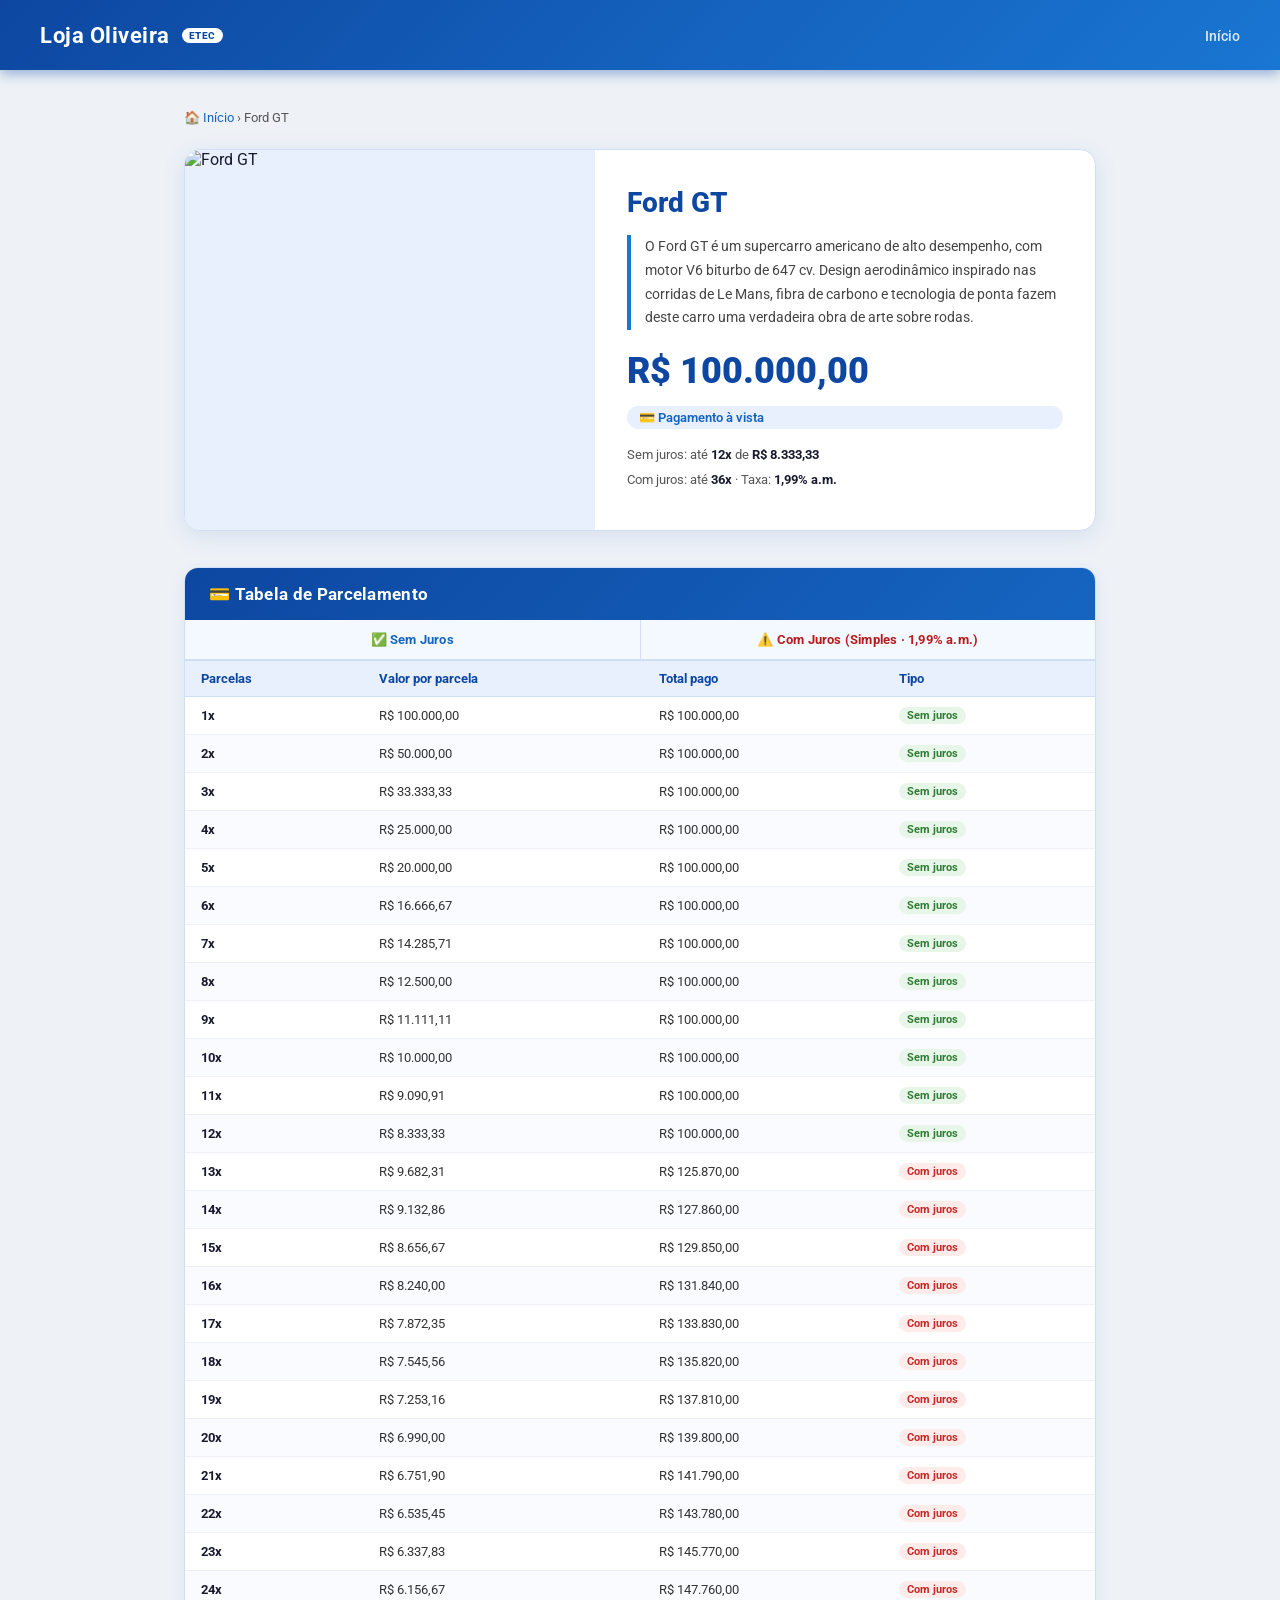
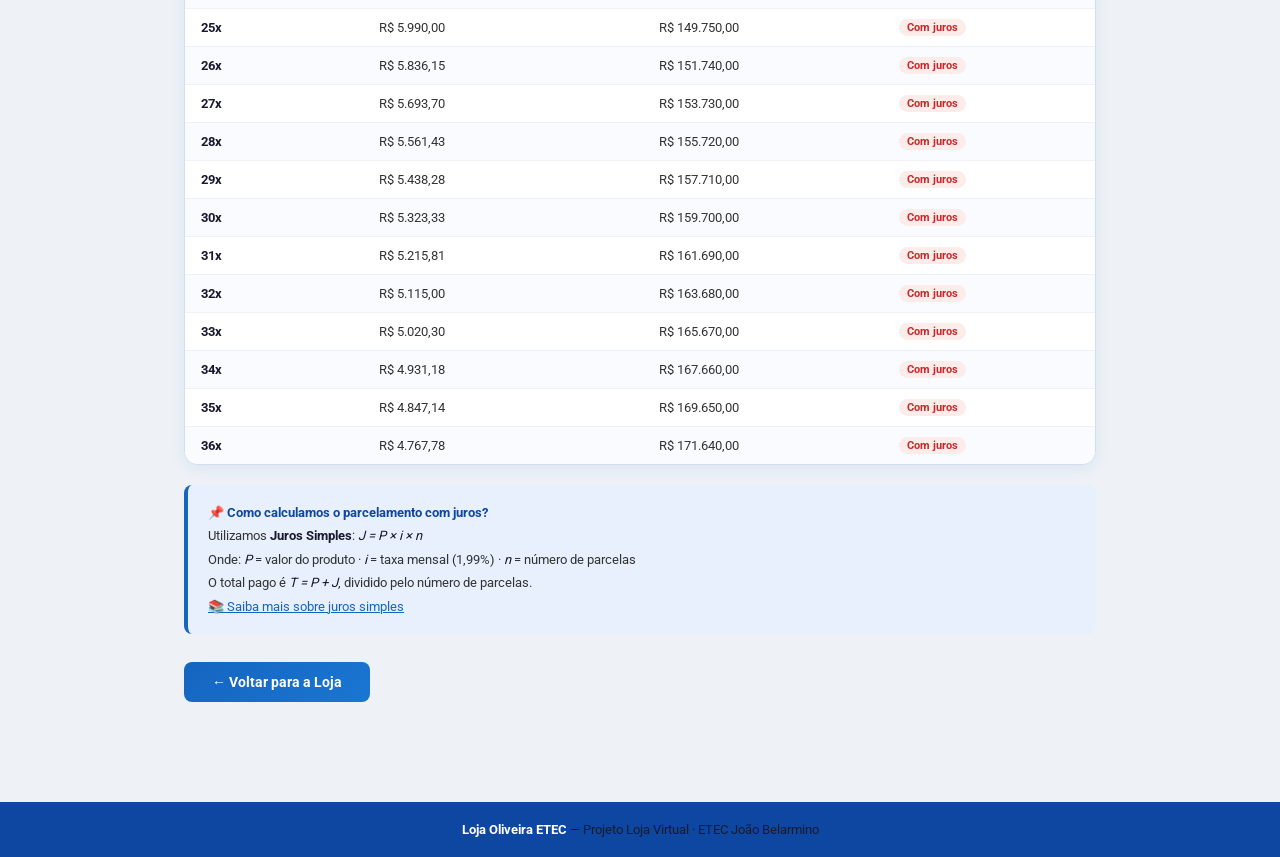
==== produto-0.html @ c8e5e1e2 "Publica versão estática do site para GitHub Pages" ====
<!DOCTYPE html>
<html lang="pt-br">
<head>
    <meta charset="UTF-8">
    <meta http-equiv="X-UA-Compatible" content="IE=edge">
    <meta name="viewport" content="width=device-width, initial-scale=1.0">
    <link rel="stylesheet" href="css/style.css">
    <title>Detalhe do Produto - AutoLoja ETEC</title>
</head>
<body>

    <!-- HEADER -->
    <header>
        <a class="logo" href="index.html">
            <span>Loja Oliveira</span>
            <span class="badge">ETEC</span>
        </a>
        <nav>
            <a href="index.html">Início</a>

        </nav>
    </header>

    
    <div class="detalhe-wrapper">


        <p class="breadcrumb">
            <a href="index.html">🏠 Início</a> › Ford GT        </p>


        <div class="detalhe-card">
            <div class="detalhe-img">
                <img src="https://racingonline.com.br/wp-content/uploads/2020/02/LiquidCarbonFordGT_01-1.jpg" alt="Ford GT">
            </div>
            <div class="detalhe-info">
                <h1>Ford GT</h1>

                <p class="descricao">O Ford GT é um supercarro americano de alto desempenho, com motor V6 biturbo de 647 cv. Design aerodinâmico inspirado nas corridas de Le Mans, fibra de carbono e tecnologia de ponta fazem deste carro uma verdadeira obra de arte sobre rodas.</p>

                <p class="preco-grande">R$ 100.000,00</p>
                <span class="avista">💳 Pagamento à vista</span>

                <p style="font-size:13px; color:#555; margin-top:8px;">
                    Sem juros: até <strong>12x</strong> de
                    <strong>R$ 8.333,33</strong>
                </p>
                <p style="font-size:13px; color:#555;">
                    Com juros: até <strong>36x</strong> ·
                    Taxa: <strong>1,99% a.m.</strong>
                </p>
            </div>
        </div>

        <!-- TABELA DE PARCELAMENTO (Juros Simples) -->
        <div class="parc-section" style="margin-top: 36px;">
            <h2>💳 Tabela de Parcelamento</h2>

            <div class="parc-tabs">
                <div class="parc-tab sj">✅ Sem Juros</div>
                <div class="parc-tab cj">⚠️ Com Juros (Simples · 1,99% a.m.)</div>
            </div>

            <table class="parc-table">
                <thead>
                    <tr>
                        <th>Parcelas</th>
                        <th>Valor por parcela</th>
                        <th>Total pago</th>
                        <th>Tipo</th>
                    </tr>
                </thead>
                <tbody>
                                        <tr>
                        <td><strong>1x</strong></td>
                        <td>R$ 100.000,00</td>
                        <td>R$ 100.000,00</td>
                        <td><span class="tag-sj">Sem juros</span></td>
                    </tr>
                                        <tr>
                        <td><strong>2x</strong></td>
                        <td>R$ 50.000,00</td>
                        <td>R$ 100.000,00</td>
                        <td><span class="tag-sj">Sem juros</span></td>
                    </tr>
                                        <tr>
                        <td><strong>3x</strong></td>
                        <td>R$ 33.333,33</td>
                        <td>R$ 100.000,00</td>
                        <td><span class="tag-sj">Sem juros</span></td>
                    </tr>
                                        <tr>
                        <td><strong>4x</strong></td>
                        <td>R$ 25.000,00</td>
                        <td>R$ 100.000,00</td>
                        <td><span class="tag-sj">Sem juros</span></td>
                    </tr>
                                        <tr>
                        <td><strong>5x</strong></td>
                        <td>R$ 20.000,00</td>
                        <td>R$ 100.000,00</td>
                        <td><span class="tag-sj">Sem juros</span></td>
                    </tr>
                                        <tr>
                        <td><strong>6x</strong></td>
                        <td>R$ 16.666,67</td>
                        <td>R$ 100.000,00</td>
                        <td><span class="tag-sj">Sem juros</span></td>
                    </tr>
                                        <tr>
                        <td><strong>7x</strong></td>
                        <td>R$ 14.285,71</td>
                        <td>R$ 100.000,00</td>
                        <td><span class="tag-sj">Sem juros</span></td>
                    </tr>
                                        <tr>
                        <td><strong>8x</strong></td>
                        <td>R$ 12.500,00</td>
                        <td>R$ 100.000,00</td>
                        <td><span class="tag-sj">Sem juros</span></td>
                    </tr>
                                        <tr>
                        <td><strong>9x</strong></td>
                        <td>R$ 11.111,11</td>
                        <td>R$ 100.000,00</td>
                        <td><span class="tag-sj">Sem juros</span></td>
                    </tr>
                                        <tr>
                        <td><strong>10x</strong></td>
                        <td>R$ 10.000,00</td>
                        <td>R$ 100.000,00</td>
                        <td><span class="tag-sj">Sem juros</span></td>
                    </tr>
                                        <tr>
                        <td><strong>11x</strong></td>
                        <td>R$ 9.090,91</td>
                        <td>R$ 100.000,00</td>
                        <td><span class="tag-sj">Sem juros</span></td>
                    </tr>
                                        <tr>
                        <td><strong>12x</strong></td>
                        <td>R$ 8.333,33</td>
                        <td>R$ 100.000,00</td>
                        <td><span class="tag-sj">Sem juros</span></td>
                    </tr>
                    
                                        <tr>
                        <td><strong>13x</strong></td>
                        <td>R$ 9.682,31</td>
                        <td>R$ 125.870,00</td>
                        <td><span class="tag-cj">Com juros</span></td>
                    </tr>
                                        <tr>
                        <td><strong>14x</strong></td>
                        <td>R$ 9.132,86</td>
                        <td>R$ 127.860,00</td>
                        <td><span class="tag-cj">Com juros</span></td>
                    </tr>
                                        <tr>
                        <td><strong>15x</strong></td>
                        <td>R$ 8.656,67</td>
                        <td>R$ 129.850,00</td>
                        <td><span class="tag-cj">Com juros</span></td>
                    </tr>
                                        <tr>
                        <td><strong>16x</strong></td>
                        <td>R$ 8.240,00</td>
                        <td>R$ 131.840,00</td>
                        <td><span class="tag-cj">Com juros</span></td>
                    </tr>
                                        <tr>
                        <td><strong>17x</strong></td>
                        <td>R$ 7.872,35</td>
                        <td>R$ 133.830,00</td>
                        <td><span class="tag-cj">Com juros</span></td>
                    </tr>
                                        <tr>
                        <td><strong>18x</strong></td>
                        <td>R$ 7.545,56</td>
                        <td>R$ 135.820,00</td>
                        <td><span class="tag-cj">Com juros</span></td>
                    </tr>
                                        <tr>
                        <td><strong>19x</strong></td>
                        <td>R$ 7.253,16</td>
                        <td>R$ 137.810,00</td>
                        <td><span class="tag-cj">Com juros</span></td>
                    </tr>
                                        <tr>
                        <td><strong>20x</strong></td>
                        <td>R$ 6.990,00</td>
                        <td>R$ 139.800,00</td>
                        <td><span class="tag-cj">Com juros</span></td>
                    </tr>
                                        <tr>
                        <td><strong>21x</strong></td>
                        <td>R$ 6.751,90</td>
                        <td>R$ 141.790,00</td>
                        <td><span class="tag-cj">Com juros</span></td>
                    </tr>
                                        <tr>
                        <td><strong>22x</strong></td>
                        <td>R$ 6.535,45</td>
                        <td>R$ 143.780,00</td>
                        <td><span class="tag-cj">Com juros</span></td>
                    </tr>
                                        <tr>
                        <td><strong>23x</strong></td>
                        <td>R$ 6.337,83</td>
                        <td>R$ 145.770,00</td>
                        <td><span class="tag-cj">Com juros</span></td>
                    </tr>
                                        <tr>
                        <td><strong>24x</strong></td>
                        <td>R$ 6.156,67</td>
                        <td>R$ 147.760,00</td>
                        <td><span class="tag-cj">Com juros</span></td>
                    </tr>
                                        <tr>
                        <td><strong>25x</strong></td>
                        <td>R$ 5.990,00</td>
                        <td>R$ 149.750,00</td>
                        <td><span class="tag-cj">Com juros</span></td>
                    </tr>
                                        <tr>
                        <td><strong>26x</strong></td>
                        <td>R$ 5.836,15</td>
                        <td>R$ 151.740,00</td>
                        <td><span class="tag-cj">Com juros</span></td>
                    </tr>
                                        <tr>
                        <td><strong>27x</strong></td>
                        <td>R$ 5.693,70</td>
                        <td>R$ 153.730,00</td>
                        <td><span class="tag-cj">Com juros</span></td>
                    </tr>
                                        <tr>
                        <td><strong>28x</strong></td>
                        <td>R$ 5.561,43</td>
                        <td>R$ 155.720,00</td>
                        <td><span class="tag-cj">Com juros</span></td>
                    </tr>
                                        <tr>
                        <td><strong>29x</strong></td>
                        <td>R$ 5.438,28</td>
                        <td>R$ 157.710,00</td>
                        <td><span class="tag-cj">Com juros</span></td>
                    </tr>
                                        <tr>
                        <td><strong>30x</strong></td>
                        <td>R$ 5.323,33</td>
                        <td>R$ 159.700,00</td>
                        <td><span class="tag-cj">Com juros</span></td>
                    </tr>
                                        <tr>
                        <td><strong>31x</strong></td>
                        <td>R$ 5.215,81</td>
                        <td>R$ 161.690,00</td>
                        <td><span class="tag-cj">Com juros</span></td>
                    </tr>
                                        <tr>
                        <td><strong>32x</strong></td>
                        <td>R$ 5.115,00</td>
                        <td>R$ 163.680,00</td>
                        <td><span class="tag-cj">Com juros</span></td>
                    </tr>
                                        <tr>
                        <td><strong>33x</strong></td>
                        <td>R$ 5.020,30</td>
                        <td>R$ 165.670,00</td>
                        <td><span class="tag-cj">Com juros</span></td>
                    </tr>
                                        <tr>
                        <td><strong>34x</strong></td>
                        <td>R$ 4.931,18</td>
                        <td>R$ 167.660,00</td>
                        <td><span class="tag-cj">Com juros</span></td>
                    </tr>
                                        <tr>
                        <td><strong>35x</strong></td>
                        <td>R$ 4.847,14</td>
                        <td>R$ 169.650,00</td>
                        <td><span class="tag-cj">Com juros</span></td>
                    </tr>
                                        <tr>
                        <td><strong>36x</strong></td>
                        <td>R$ 4.767,78</td>
                        <td>R$ 171.640,00</td>
                        <td><span class="tag-cj">Com juros</span></td>
                    </tr>
                                    </tbody>
            </table>
        </div>

        <!-- Nota sobre Juros Simples -->
        <div style="margin-top:20px; padding:16px 20px; background:#e8f0fe; border-left:4px solid #1565c0; border-radius:8px; font-size:13px; color:#333; line-height:1.8;">
            <strong style="color:#0d47a1;">📌 Como calculamos o parcelamento com juros?</strong><br>
            Utilizamos <strong>Juros Simples</strong>: <em>J = P × i × n</em><br>
            Onde: <em>P</em> = valor do produto · <em>i</em> = taxa mensal (1,99%) · <em>n</em> = número de parcelas<br>
            O total pago é <em>T = P + J</em>, dividido pelo número de parcelas.
            <br><a href="https://brasilescola.uol.com.br/matematica/juros-simples.htm" target="_blank" style="color:#1565c0;">📚 Saiba mais sobre juros simples</a>
        </div>

        <a href="index.html" class="btn-voltar">← Voltar para a Loja</a>

    </div>

    <!-- FOOTER -->
    <footer>
        <p><strong>Loja Oliveira ETEC</strong> — Projeto Loja Virtual · ETEC João Belarmino</p>
    </footer>

</body>
</html>
---- css/style.css ----
/* =============================================
   LOJA VIRTUAL - ETEC João Belarmino
   Tema: Azul e Branco
   ============================================= */

* {
    margin: 0;
    padding: 0;
    box-sizing: border-box;
    font-family: "Roboto", sans-serif;
    color: #1a1a2e;
}

@font-face {
    font-family: "Roboto";
    src: url(../fontes/Roboto-VariableFont_wdth,wght.ttf);
}

body {
    background-color: #eef2f7;
    min-height: 100vh;
}

/* ── HEADER / NAVBAR ── */
header {
    background: linear-gradient(135deg, #0d47a1 0%, #1565c0 60%, #1976d2 100%);
    padding: 0 40px;
    display: flex;
    align-items: center;
    justify-content: space-between;
    height: 70px;
    box-shadow: 0 4px 12px rgba(13, 71, 161, 0.4);
    position: sticky;
    top: 0;
    z-index: 100;
}

header .logo {
    display: flex;
    align-items: center;
    gap: 12px;
    text-decoration: none;
}

header .logo span {
    font-size: 22px;
    font-weight: 700;
    color: #ffffff;
    letter-spacing: 0.5px;
}

header .logo .badge {
    background: #fff;
    color: #0d47a1;
    font-size: 10px;
    font-weight: 800;
    padding: 2px 7px;
    border-radius: 20px;
    letter-spacing: 0.5px;
}

header nav a {
    color: rgba(255,255,255,0.85);
    text-decoration: none;
    margin-left: 28px;
    font-size: 14px;
    font-weight: 500;
    transition: color 0.2s;
}

header nav a:hover {
    color: #fff;
}

/* ── BANNER ── */
.banner {
    background: linear-gradient(120deg, #0d47a1 0%, #1565c0 40%, #0077b6 100%);
    color: white;
    padding: 60px 40px;
    text-align: center;
    position: relative;
    overflow: hidden;
}

.banner::before {
    content: "";
    position: absolute;
    top: -60px;
    right: -60px;
    width: 300px;
    height: 300px;
    background: rgba(255,255,255,0.06);
    border-radius: 50%;
}

.banner::after {
    content: "";
    position: absolute;
    bottom: -80px;
    left: -40px;
    width: 250px;
    height: 250px;
    background: rgba(255,255,255,0.05);
    border-radius: 50%;
}

.banner h1 {
    font-size: 42px;
    font-weight: 800;
    color: #fff;
    margin-bottom: 12px;
    text-shadow: 0 2px 10px rgba(0,0,0,0.2);
    position: relative;
    z-index: 1;
}

.banner p {
    font-size: 17px;
    color: rgba(255,255,255,0.88);
    max-width: 600px;
    margin: 0 auto 24px;
    line-height: 1.6;
    position: relative;
    z-index: 1;
}

.banner .banner-badge {
    display: inline-block;
    background: rgba(255,255,255,0.18);
    border: 1px solid rgba(255,255,255,0.35);
    color: #fff;
    font-size: 13px;
    font-weight: 600;
    padding: 8px 20px;
    border-radius: 30px;
    letter-spacing: 0.5px;
    position: relative;
    z-index: 1;
}
.banner .banner-badge:hover {
    background: rgba(255,255,255,0.25);
    border-color: rgba(255,255,255,0.5);
}

/* ── SEÇÃO DE PRODUTOS ── */
.section-title {
    text-align: center;
    padding: 40px 20px 16px;
    font-size: 26px;
    font-weight: 700;
    color: #0d47a1;
    letter-spacing: 0.3px;
}

.section-title span {
    display: block;
    width: 50px;
    height: 4px;
    background: #1976d2;
    border-radius: 4px;
    margin: 8px auto 0;
}

.container {
    display: flex;
    flex-wrap: wrap;
    justify-content: center;
    gap: 28px;
    padding: 20px 40px 60px;
    max-width: 1300px;
    margin: 0 auto;
}

/* ── CARD ── */
.card {
    background-color: #ffffff;
    width: 280px;
    border-radius: 14px;
    overflow: hidden;
    display: flex;
    flex-direction: column;
    text-align: center;
    border: 1px solid #d0dff5;
    box-shadow: 0 4px 18px rgba(13, 71, 161, 0.1);
    transition: transform 0.3s ease, box-shadow 0.3s ease;
    text-decoration: none;
}

.card:hover {
    transform: translateY(-6px);
    box-shadow: 0 12px 30px rgba(13, 71, 161, 0.22);
}

.card .card-img-wrap {
    width: 100%;
    height: 190px;
    overflow: hidden;
    background: #e8f0fe;
}

.card .card-img-wrap img {
    width: 100%;
    height: 100%;
    object-fit: cover;
    transition: transform 0.5s ease;
}

.card:hover .card-img-wrap img {
    transform: scale(1.07);
}

.card .card-body {
    padding: 14px 16px;
    display: flex;
    flex-direction: column;
    flex: 1;
}

.card .nome {
    font-size: 16px;
    font-weight: 700;
    color: #0d47a1;
    margin-bottom: 4px;
}

.card .nota {
    font-size: 13px;
    color: #555;
    margin-bottom: 8px;
}

.card .preco {
    font-size: 26px;
    font-weight: 800;
    color: #0d47a1;
    margin: 4px 0;
}

.card .preco_parc {
    font-size: 12px;
    color: #555;
    margin-bottom: 12px;
    line-height: 1.5;
    flex: 1;
}

.card button {
    background: linear-gradient(135deg, #1565c0, #1976d2);
    color: #fff;
    font-size: 14px;
    font-weight: 700;
    padding: 10px;
    border: none;
    border-radius: 8px;
    cursor: pointer;
    letter-spacing: 0.3px;
    transition: background 0.3s, transform 0.15s;
    width: 100%;
}

.card button:hover {
    background: linear-gradient(135deg, #0d47a1, #1565c0);
    transform: scale(1.02);
}

/* ── FOOTER ── */
footer {
    background: #0d47a1;
    color: rgba(255,255,255,0.75);
    text-align: center;
    padding: 20px;
    font-size: 13px;
}

footer strong {
    color: #fff;
}

/* ==========================================
   PÁGINA DE DETALHE DO PRODUTO
   ========================================== */
.detalhe-wrapper {
    max-width: 960px;
    margin: 40px auto;
    padding: 0 24px 60px;
}

.breadcrumb {
    font-size: 13px;
    color: #555;
    margin-bottom: 24px;
}

.breadcrumb a {
    color: #1565c0;
    text-decoration: none;
}

.breadcrumb a:hover {
    text-decoration: underline;
}

.detalhe-card {
    background: #fff;
    border-radius: 16px;
    border: 1px solid #d0dff5;
    box-shadow: 0 6px 24px rgba(13, 71, 161, 0.1);
    overflow: hidden;
    display: flex;
    gap: 0;
}

.detalhe-img {
    width: 45%;
    min-height: 380px;
    background: #e8f0fe;
    overflow: hidden;
}

.detalhe-img img {
    width: 100%;
    height: 100%;
    object-fit: cover;
}

.detalhe-info {
    width: 55%;
    padding: 36px 32px;
    display: flex;
    flex-direction: column;
    gap: 10px;
}

.detalhe-info h1 {
    font-size: 28px;
    font-weight: 800;
    color: #0d47a1;
}

.detalhe-info .nota {
    font-size: 15px;
    color: #666;
}

.detalhe-info .descricao {
    font-size: 14px;
    color: #444;
    line-height: 1.7;
    border-left: 4px solid #1976d2;
    padding-left: 14px;
    margin: 6px 0;
}

.detalhe-info .preco-grande {
    font-size: 36px;
    font-weight: 900;
    color: #0d47a1;
    margin: 4px 0;
}

.detalhe-info .avista {
    font-size: 13px;
    color: #1565c0;
    font-weight: 600;
    background: #e8f0fe;
    display: inline-block;
    padding: 4px 12px;
    border-radius: 20px;
}

/* ── TABELA DE PARCELAMENTO ── */
.parc-section {
    margin-top: 36px;
    background: #fff;
    border-radius: 14px;
    border: 1px solid #d0dff5;
    box-shadow: 0 4px 16px rgba(13, 71, 161, 0.08);
    overflow: hidden;
}

.parc-section h2 {
    background: linear-gradient(135deg, #0d47a1, #1565c0);
    color: #fff;
    font-size: 17px;
    padding: 16px 24px;
    font-weight: 700;
    letter-spacing: 0.3px;
}

.parc-tabs {
    display: flex;
    border-bottom: 2px solid #d0dff5;
}

.parc-tab {
    flex: 1;
    padding: 12px;
    text-align: center;
    font-size: 13px;
    font-weight: 700;
    color: #555;
    background: #f4f8ff;
    cursor: default;
    letter-spacing: 0.2px;
}

.parc-tab.sj { border-right: 1px solid #d0dff5; color: #1565c0; }
.parc-tab.cj { color: #b71c1c; }

table.parc-table {
    width: 100%;
    border-collapse: collapse;
    font-size: 13px;
}

table.parc-table th {
    background: #e8f0fe;
    color: #0d47a1;
    font-weight: 700;
    padding: 10px 16px;
    text-align: left;
    border-bottom: 1px solid #d0dff5;
}

table.parc-table td {
    padding: 10px 16px;
    border-bottom: 1px solid #eef2f7;
    color: #333;
}

table.parc-table tr:last-child td { border-bottom: none; }
table.parc-table tr:nth-child(even) td { background: #f9fbff; }

.tag-sj {
    display: inline-block;
    background: #e8f5e9;
    color: #2e7d32;
    font-size: 11px;
    font-weight: 700;
    padding: 2px 8px;
    border-radius: 10px;
}

.tag-cj {
    display: inline-block;
    background: #fdecea;
    color: #c62828;
    font-size: 11px;
    font-weight: 700;
    padding: 2px 8px;
    border-radius: 10px;
}

.btn-voltar {
    display: inline-block;
    margin-top: 28px;
    background: linear-gradient(135deg, #1565c0, #1976d2);
    color: #fff;
    padding: 12px 28px;
    border-radius: 8px;
    font-size: 14px;
    font-weight: 700;
    text-decoration: none;
    transition: background 0.3s;
}

.btn-voltar:hover {
    background: linear-gradient(135deg, #0d47a1, #1565c0);
    transition: background 0.3s, transform 0.15s;
    transform: scale(1.02);
}

/* ── RESPONSIVO ── */
@media (max-width: 700px) {
    .detalhe-card { flex-direction: column; }
    .detalhe-img, .detalhe-info { width: 100%; }
    .banner h1 { font-size: 28px; }
    .container { padding: 16px; gap: 20px; }
    header { padding: 0 16px; }
    header nav { display: none; }
}
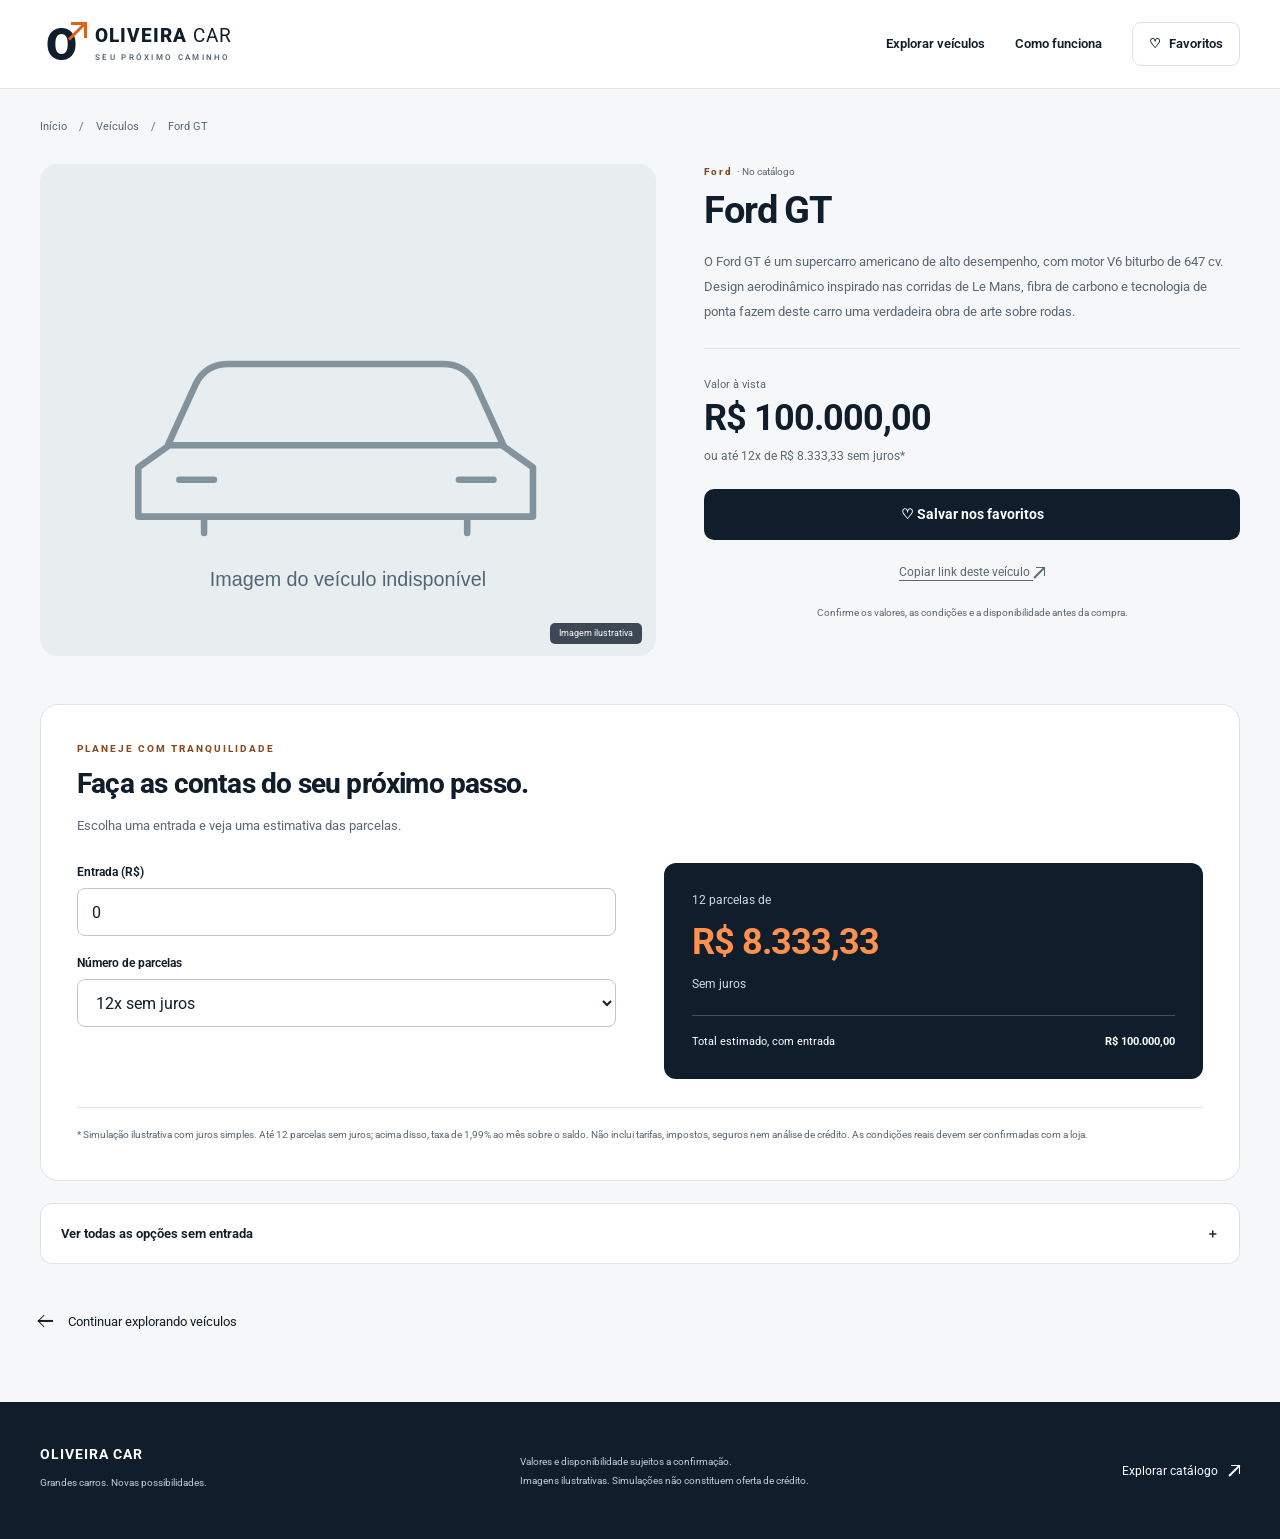
==== commit a032328b: "Publica novo catálogo Oliveira Car com filtros e simulador" ====
--- a/produto-0.html
+++ b/produto-0.html
@@ -1,314 +1,27 @@
 <!DOCTYPE html>
-<html lang="pt-br">
+<html lang="pt-BR">
 <head>
-    <meta charset="UTF-8">
-    <meta http-equiv="X-UA-Compatible" content="IE=edge">
-    <meta name="viewport" content="width=device-width, initial-scale=1.0">
-    <link rel="stylesheet" href="css/style.css">
-    <title>Detalhe do Produto - AutoLoja ETEC</title>
+<meta charset="UTF-8"><meta name="viewport" content="width=device-width, initial-scale=1">
+<meta name="description" content="O Ford GT é um supercarro americano de alto desempenho, com motor V6 biturbo de 647 cv. Design aerodinâmico inspirado nas corridas de Le Mans, fibra de carbono e tecnologia de ponta fazem deste carro uma verdadeira obra de arte sobre rodas."><meta name="theme-color" content="#101d2b">
+<title>Ford GT · Oliveira Car</title>
+<link rel="icon" href="img/favicon.svg" type="image/svg+xml">
+<link rel="stylesheet" href="css/style.css"><script src="js/site.js" defer></script>
 </head>
 <body>
-
-    <!-- HEADER -->
-    <header>
-        <a class="logo" href="index.html">
-            <span>Loja Oliveira</span>
-            <span class="badge">ETEC</span>
-        </a>
-        <nav>
-            <a href="index.html">Início</a>
-
-        </nav>
-    </header>
-
-    
-    <div class="detalhe-wrapper">
-
-
-        <p class="breadcrumb">
-            <a href="index.html">🏠 Início</a> › Ford GT        </p>
-
-
-        <div class="detalhe-card">
-            <div class="detalhe-img">
-                <img src="https://racingonline.com.br/wp-content/uploads/2020/02/LiquidCarbonFordGT_01-1.jpg" alt="Ford GT">
-            </div>
-            <div class="detalhe-info">
-                <h1>Ford GT</h1>
-
-                <p class="descricao">O Ford GT é um supercarro americano de alto desempenho, com motor V6 biturbo de 647 cv. Design aerodinâmico inspirado nas corridas de Le Mans, fibra de carbono e tecnologia de ponta fazem deste carro uma verdadeira obra de arte sobre rodas.</p>
-
-                <p class="preco-grande">R$ 100.000,00</p>
-                <span class="avista">💳 Pagamento à vista</span>
-
-                <p style="font-size:13px; color:#555; margin-top:8px;">
-                    Sem juros: até <strong>12x</strong> de
-                    <strong>R$ 8.333,33</strong>
-                </p>
-                <p style="font-size:13px; color:#555;">
-                    Com juros: até <strong>36x</strong> ·
-                    Taxa: <strong>1,99% a.m.</strong>
-                </p>
-            </div>
-        </div>
-
-        <!-- TABELA DE PARCELAMENTO (Juros Simples) -->
-        <div class="parc-section" style="margin-top: 36px;">
-            <h2>💳 Tabela de Parcelamento</h2>
-
-            <div class="parc-tabs">
-                <div class="parc-tab sj">✅ Sem Juros</div>
-                <div class="parc-tab cj">⚠️ Com Juros (Simples · 1,99% a.m.)</div>
-            </div>
-
-            <table class="parc-table">
-                <thead>
-                    <tr>
-                        <th>Parcelas</th>
-                        <th>Valor por parcela</th>
-                        <th>Total pago</th>
-                        <th>Tipo</th>
-                    </tr>
-                </thead>
-                <tbody>
-                                        <tr>
-                        <td><strong>1x</strong></td>
-                        <td>R$ 100.000,00</td>
-                        <td>R$ 100.000,00</td>
-                        <td><span class="tag-sj">Sem juros</span></td>
-                    </tr>
-                                        <tr>
-                        <td><strong>2x</strong></td>
-                        <td>R$ 50.000,00</td>
-                        <td>R$ 100.000,00</td>
-                        <td><span class="tag-sj">Sem juros</span></td>
-                    </tr>
-                                        <tr>
-                        <td><strong>3x</strong></td>
-                        <td>R$ 33.333,33</td>
-                        <td>R$ 100.000,00</td>
-                        <td><span class="tag-sj">Sem juros</span></td>
-                    </tr>
-                                        <tr>
-                        <td><strong>4x</strong></td>
-                        <td>R$ 25.000,00</td>
-                        <td>R$ 100.000,00</td>
-                        <td><span class="tag-sj">Sem juros</span></td>
-                    </tr>
-                                        <tr>
-                        <td><strong>5x</strong></td>
-                        <td>R$ 20.000,00</td>
-                        <td>R$ 100.000,00</td>
-                        <td><span class="tag-sj">Sem juros</span></td>
-                    </tr>
-                                        <tr>
-                        <td><strong>6x</strong></td>
-                        <td>R$ 16.666,67</td>
-                        <td>R$ 100.000,00</td>
-                        <td><span class="tag-sj">Sem juros</span></td>
-                    </tr>
-                                        <tr>
-                        <td><strong>7x</strong></td>
-                        <td>R$ 14.285,71</td>
-                        <td>R$ 100.000,00</td>
-                        <td><span class="tag-sj">Sem juros</span></td>
-                    </tr>
-                                        <tr>
-                        <td><strong>8x</strong></td>
-                        <td>R$ 12.500,00</td>
-                        <td>R$ 100.000,00</td>
-                        <td><span class="tag-sj">Sem juros</span></td>
-                    </tr>
-                                        <tr>
-                        <td><strong>9x</strong></td>
-                        <td>R$ 11.111,11</td>
-                        <td>R$ 100.000,00</td>
-                        <td><span class="tag-sj">Sem juros</span></td>
-                    </tr>
-                                        <tr>
-                        <td><strong>10x</strong></td>
-                        <td>R$ 10.000,00</td>
-                        <td>R$ 100.000,00</td>
-                        <td><span class="tag-sj">Sem juros</span></td>
-                    </tr>
-                                        <tr>
-                        <td><strong>11x</strong></td>
-                        <td>R$ 9.090,91</td>
-                        <td>R$ 100.000,00</td>
-                        <td><span class="tag-sj">Sem juros</span></td>
-                    </tr>
-                                        <tr>
-                        <td><strong>12x</strong></td>
-                        <td>R$ 8.333,33</td>
-                        <td>R$ 100.000,00</td>
-                        <td><span class="tag-sj">Sem juros</span></td>
-                    </tr>
-                    
-                                        <tr>
-                        <td><strong>13x</strong></td>
-                        <td>R$ 9.682,31</td>
-                        <td>R$ 125.870,00</td>
-                        <td><span class="tag-cj">Com juros</span></td>
-                    </tr>
-                                        <tr>
-                        <td><strong>14x</strong></td>
-                        <td>R$ 9.132,86</td>
-                        <td>R$ 127.860,00</td>
-                        <td><span class="tag-cj">Com juros</span></td>
-                    </tr>
-                                        <tr>
-                        <td><strong>15x</strong></td>
-                        <td>R$ 8.656,67</td>
-                        <td>R$ 129.850,00</td>
-                        <td><span class="tag-cj">Com juros</span></td>
-                    </tr>
-                                        <tr>
-                        <td><strong>16x</strong></td>
-                        <td>R$ 8.240,00</td>
-                        <td>R$ 131.840,00</td>
-                        <td><span class="tag-cj">Com juros</span></td>
-                    </tr>
-                                        <tr>
-                        <td><strong>17x</strong></td>
-                        <td>R$ 7.872,35</td>
-                        <td>R$ 133.830,00</td>
-                        <td><span class="tag-cj">Com juros</span></td>
-                    </tr>
-                                        <tr>
-                        <td><strong>18x</strong></td>
-                        <td>R$ 7.545,56</td>
-                        <td>R$ 135.820,00</td>
-                        <td><span class="tag-cj">Com juros</span></td>
-                    </tr>
-                                        <tr>
-                        <td><strong>19x</strong></td>
-                        <td>R$ 7.253,16</td>
-                        <td>R$ 137.810,00</td>
-                        <td><span class="tag-cj">Com juros</span></td>
-                    </tr>
-                                        <tr>
-                        <td><strong>20x</strong></td>
-                        <td>R$ 6.990,00</td>
-                        <td>R$ 139.800,00</td>
-                        <td><span class="tag-cj">Com juros</span></td>
-                    </tr>
-                                        <tr>
-                        <td><strong>21x</strong></td>
-                        <td>R$ 6.751,90</td>
-                        <td>R$ 141.790,00</td>
-                        <td><span class="tag-cj">Com juros</span></td>
-                    </tr>
-                                        <tr>
-                        <td><strong>22x</strong></td>
-                        <td>R$ 6.535,45</td>
-                        <td>R$ 143.780,00</td>
-                        <td><span class="tag-cj">Com juros</span></td>
-                    </tr>
-                                        <tr>
-                        <td><strong>23x</strong></td>
-                        <td>R$ 6.337,83</td>
-                        <td>R$ 145.770,00</td>
-                        <td><span class="tag-cj">Com juros</span></td>
-                    </tr>
-                                        <tr>
-                        <td><strong>24x</strong></td>
-                        <td>R$ 6.156,67</td>
-                        <td>R$ 147.760,00</td>
-                        <td><span class="tag-cj">Com juros</span></td>
-                    </tr>
-                                        <tr>
-                        <td><strong>25x</strong></td>
-                        <td>R$ 5.990,00</td>
-                        <td>R$ 149.750,00</td>
-                        <td><span class="tag-cj">Com juros</span></td>
-                    </tr>
-                                        <tr>
-                        <td><strong>26x</strong></td>
-                        <td>R$ 5.836,15</td>
-                        <td>R$ 151.740,00</td>
-                        <td><span class="tag-cj">Com juros</span></td>
-                    </tr>
-                                        <tr>
-                        <td><strong>27x</strong></td>
-                        <td>R$ 5.693,70</td>
-                        <td>R$ 153.730,00</td>
-                        <td><span class="tag-cj">Com juros</span></td>
-                    </tr>
-                                        <tr>
-                        <td><strong>28x</strong></td>
-                        <td>R$ 5.561,43</td>
-                        <td>R$ 155.720,00</td>
-                        <td><span class="tag-cj">Com juros</span></td>
-                    </tr>
-                                        <tr>
-                        <td><strong>29x</strong></td>
-                        <td>R$ 5.438,28</td>
-                        <td>R$ 157.710,00</td>
-                        <td><span class="tag-cj">Com juros</span></td>
-                    </tr>
-                                        <tr>
-                        <td><strong>30x</strong></td>
-                        <td>R$ 5.323,33</td>
-                        <td>R$ 159.700,00</td>
-                        <td><span class="tag-cj">Com juros</span></td>
-                    </tr>
-                                        <tr>
-                        <td><strong>31x</strong></td>
-                        <td>R$ 5.215,81</td>
-                        <td>R$ 161.690,00</td>
-                        <td><span class="tag-cj">Com juros</span></td>
-                    </tr>
-                                        <tr>
-                        <td><strong>32x</strong></td>
-                        <td>R$ 5.115,00</td>
-                        <td>R$ 163.680,00</td>
-                        <td><span class="tag-cj">Com juros</span></td>
-                    </tr>
-                                        <tr>
-                        <td><strong>33x</strong></td>
-                        <td>R$ 5.020,30</td>
-                        <td>R$ 165.670,00</td>
-                        <td><span class="tag-cj">Com juros</span></td>
-                    </tr>
-                                        <tr>
-                        <td><strong>34x</strong></td>
-                        <td>R$ 4.931,18</td>
-                        <td>R$ 167.660,00</td>
-                        <td><span class="tag-cj">Com juros</span></td>
-                    </tr>
-                                        <tr>
-                        <td><strong>35x</strong></td>
-                        <td>R$ 4.847,14</td>
-                        <td>R$ 169.650,00</td>
-                        <td><span class="tag-cj">Com juros</span></td>
-                    </tr>
-                                        <tr>
-                        <td><strong>36x</strong></td>
-                        <td>R$ 4.767,78</td>
-                        <td>R$ 171.640,00</td>
-                        <td><span class="tag-cj">Com juros</span></td>
-                    </tr>
-                                    </tbody>
-            </table>
-        </div>
-
-        <!-- Nota sobre Juros Simples -->
-        <div style="margin-top:20px; padding:16px 20px; background:#e8f0fe; border-left:4px solid #1565c0; border-radius:8px; font-size:13px; color:#333; line-height:1.8;">
-            <strong style="color:#0d47a1;">📌 Como calculamos o parcelamento com juros?</strong><br>
-            Utilizamos <strong>Juros Simples</strong>: <em>J = P × i × n</em><br>
-            Onde: <em>P</em> = valor do produto · <em>i</em> = taxa mensal (1,99%) · <em>n</em> = número de parcelas<br>
-            O total pago é <em>T = P + J</em>, dividido pelo número de parcelas.
-            <br><a href="https://brasilescola.uol.com.br/matematica/juros-simples.htm" target="_blank" style="color:#1565c0;">📚 Saiba mais sobre juros simples</a>
-        </div>
-
-        <a href="index.html" class="btn-voltar">← Voltar para a Loja</a>
-
-    </div>
-
-    <!-- FOOTER -->
-    <footer>
-        <p><strong>Loja Oliveira ETEC</strong> — Projeto Loja Virtual · ETEC João Belarmino</p>
-    </footer>
-
-</body>
-</html>
+<a class="skip-link" href="#conteudo">Pular para o conteúdo</a>
+<header class="site-header"><div class="wrap header-inner">
+<a class="logo" href="index.html" aria-label="Oliveira Car, início"><span class="logo-mark" aria-hidden="true">O<span class="arrow" aria-hidden="true"></span></span><span>OLIVEIRA<span class="logo-car"> CAR</span><small>SEU PRÓXIMO CAMINHO</small></span></a>
+<nav aria-label="Principal"><a href="index.html#estoque">Explorar veículos</a><a class="nav-secondary" href="index.html#como-funciona">Como funciona</a><a class="nav-saved" href="index.html?favoritos=1#estoque" aria-label="Ver meus favoritos">♡ <span>Favoritos</span></a></nav>
+</div></header>
+<main id="conteudo" class="wrap detail-page">
+<nav class="breadcrumb" aria-label="Localização"><a href="index.html">Início</a><span>/</span><a href="index.html#estoque">Veículos</a><span>/</span><span aria-current="page">Ford GT</span></nav>
+<div class="detail-grid"><section class="detail-photo" aria-label="Foto do veículo"><img src="https://racingonline.com.br/wp-content/uploads/2020/02/LiquidCarbonFordGT_01-1.jpg" alt="Ford GT" width="900" height="700" data-car-image><span class="photo-caption">Imagem ilustrativa</span></section>
+<section class="detail-summary"><p class="eyebrow">Ford <span class="status-text">· No catálogo</span></p><h1>Ford GT</h1><p class="detail-description">O Ford GT é um supercarro americano de alto desempenho, com motor V6 biturbo de 647 cv. Design aerodinâmico inspirado nas corridas de Le Mans, fibra de carbono e tecnologia de ponta fazem deste carro uma verdadeira obra de arte sobre rodas.</p><div class="detail-price"><span>Valor à vista</span><strong>R$ 100.000,00</strong><p>ou até 12x de R$ 8.333,33 sem juros*</p></div>
+<button class="button button-dark" type="button" data-favorite="0" data-label="Ford GT" data-favorite-text aria-pressed="false">♡ Salvar nos favoritos</button><button class="text-button" type="button" id="share-vehicle">Copiar link deste veículo <span class="arrow" aria-hidden="true"></span></button><p class="small-print">Confirme os valores, as condições e a disponibilidade antes da compra.</p></section></div>
+<section class="simulator" aria-labelledby="sim-title" data-simulator data-value="100000" data-interest="1.99" data-free="12"><div class="simulation-heading"><p class="eyebrow">PLANEJE COM TRANQUILIDADE</p><h2 id="sim-title">Faça as contas do seu próximo passo.</h2><p>Escolha uma entrada e veja uma estimativa das parcelas.</p></div><div class="simulation-body"><div class="simulation-controls"><label for="down-payment">Entrada (R$)</label><input id="down-payment" type="number" value="0" min="0" max="100000" step="0.01" inputmode="decimal" aria-describedby="payment-error"><p id="payment-error" class="input-error" role="alert" hidden>Informe uma entrada entre zero e o valor do veículo.</p><label for="months">Número de parcelas</label><select id="months"><option value="1" >1x sem juros</option><option value="2" >2x sem juros</option><option value="3" >3x sem juros</option><option value="4" >4x sem juros</option><option value="5" >5x sem juros</option><option value="6" >6x sem juros</option><option value="7" >7x sem juros</option><option value="8" >8x sem juros</option><option value="9" >9x sem juros</option><option value="10" >10x sem juros</option><option value="11" >11x sem juros</option><option value="12" selected>12x sem juros</option><option value="13" >13x com juros simples</option><option value="14" >14x com juros simples</option><option value="15" >15x com juros simples</option><option value="16" >16x com juros simples</option><option value="17" >17x com juros simples</option><option value="18" >18x com juros simples</option><option value="19" >19x com juros simples</option><option value="20" >20x com juros simples</option><option value="21" >21x com juros simples</option><option value="22" >22x com juros simples</option><option value="23" >23x com juros simples</option><option value="24" >24x com juros simples</option><option value="25" >25x com juros simples</option><option value="26" >26x com juros simples</option><option value="27" >27x com juros simples</option><option value="28" >28x com juros simples</option><option value="29" >29x com juros simples</option><option value="30" >30x com juros simples</option><option value="31" >31x com juros simples</option><option value="32" >32x com juros simples</option><option value="33" >33x com juros simples</option><option value="34" >34x com juros simples</option><option value="35" >35x com juros simples</option><option value="36" >36x com juros simples</option></select></div><div class="simulation-result" aria-live="polite" aria-atomic="true"><span id="payment-label">12 parcelas de</span><strong id="payment-value">R$ 8.333,33</strong><span id="payment-interest">Sem juros</span><div><span>Total estimado, com entrada</span><b id="payment-total">R$ 100.000,00</b></div></div></div><p class="simulation-disclaimer">* Simulação ilustrativa com juros simples. Até 12 parcelas sem juros; acima disso, taxa de 1,99% ao mês sobre o saldo. Não inclui tarifas, impostos, seguros nem análise de crédito. As condições reais devem ser confirmadas com a loja.</p><noscript><p class="notice">Ative o JavaScript para recalcular a simulação. A estimativa exibida considera entrada zero.</p></noscript></section>
+<details class="payment-details"><summary>Ver todas as opções sem entrada <span aria-hidden="true">＋</span></summary><div class="table-scroll" role="region" aria-label="Tabela de parcelas" tabindex="0"><table><caption>Simulação ilustrativa para Ford GT, sem entrada</caption><thead><tr><th scope="col">Parcelas</th><th scope="col">Valor por parcela</th><th scope="col">Total estimado</th><th scope="col">Condição</th></tr></thead><tbody><tr><th scope="row">1x</th><td>R$ 100.000,00</td><td>R$ 100.000,00</td><td>Sem juros</td></tr><tr><th scope="row">2x</th><td>R$ 50.000,00</td><td>R$ 100.000,00</td><td>Sem juros</td></tr><tr><th scope="row">3x</th><td>R$ 33.333,33</td><td>R$ 100.000,00</td><td>Sem juros</td></tr><tr><th scope="row">4x</th><td>R$ 25.000,00</td><td>R$ 100.000,00</td><td>Sem juros</td></tr><tr><th scope="row">5x</th><td>R$ 20.000,00</td><td>R$ 100.000,00</td><td>Sem juros</td></tr><tr><th scope="row">6x</th><td>R$ 16.666,67</td><td>R$ 100.000,00</td><td>Sem juros</td></tr><tr><th scope="row">7x</th><td>R$ 14.285,71</td><td>R$ 100.000,00</td><td>Sem juros</td></tr><tr><th scope="row">8x</th><td>R$ 12.500,00</td><td>R$ 100.000,00</td><td>Sem juros</td></tr><tr><th scope="row">9x</th><td>R$ 11.111,11</td><td>R$ 100.000,00</td><td>Sem juros</td></tr><tr><th scope="row">10x</th><td>R$ 10.000,00</td><td>R$ 100.000,00</td><td>Sem juros</td></tr><tr><th scope="row">11x</th><td>R$ 9.090,91</td><td>R$ 100.000,00</td><td>Sem juros</td></tr><tr><th scope="row">12x</th><td>R$ 8.333,33</td><td>R$ 100.000,00</td><td>Sem juros</td></tr><tr><th scope="row">13x</th><td>R$ 9.682,31</td><td>R$ 125.870,00</td><td>Juros simples</td></tr><tr><th scope="row">14x</th><td>R$ 9.132,86</td><td>R$ 127.860,00</td><td>Juros simples</td></tr><tr><th scope="row">15x</th><td>R$ 8.656,67</td><td>R$ 129.850,00</td><td>Juros simples</td></tr><tr><th scope="row">16x</th><td>R$ 8.240,00</td><td>R$ 131.840,00</td><td>Juros simples</td></tr><tr><th scope="row">17x</th><td>R$ 7.872,35</td><td>R$ 133.830,00</td><td>Juros simples</td></tr><tr><th scope="row">18x</th><td>R$ 7.545,56</td><td>R$ 135.820,00</td><td>Juros simples</td></tr><tr><th scope="row">19x</th><td>R$ 7.253,16</td><td>R$ 137.810,00</td><td>Juros simples</td></tr><tr><th scope="row">20x</th><td>R$ 6.990,00</td><td>R$ 139.800,00</td><td>Juros simples</td></tr><tr><th scope="row">21x</th><td>R$ 6.751,90</td><td>R$ 141.790,00</td><td>Juros simples</td></tr><tr><th scope="row">22x</th><td>R$ 6.535,45</td><td>R$ 143.780,00</td><td>Juros simples</td></tr><tr><th scope="row">23x</th><td>R$ 6.337,83</td><td>R$ 145.770,00</td><td>Juros simples</td></tr><tr><th scope="row">24x</th><td>R$ 6.156,67</td><td>R$ 147.760,00</td><td>Juros simples</td></tr><tr><th scope="row">25x</th><td>R$ 5.990,00</td><td>R$ 149.750,00</td><td>Juros simples</td></tr><tr><th scope="row">26x</th><td>R$ 5.836,15</td><td>R$ 151.740,00</td><td>Juros simples</td></tr><tr><th scope="row">27x</th><td>R$ 5.693,70</td><td>R$ 153.730,00</td><td>Juros simples</td></tr><tr><th scope="row">28x</th><td>R$ 5.561,43</td><td>R$ 155.720,00</td><td>Juros simples</td></tr><tr><th scope="row">29x</th><td>R$ 5.438,28</td><td>R$ 157.710,00</td><td>Juros simples</td></tr><tr><th scope="row">30x</th><td>R$ 5.323,33</td><td>R$ 159.700,00</td><td>Juros simples</td></tr><tr><th scope="row">31x</th><td>R$ 5.215,81</td><td>R$ 161.690,00</td><td>Juros simples</td></tr><tr><th scope="row">32x</th><td>R$ 5.115,00</td><td>R$ 163.680,00</td><td>Juros simples</td></tr><tr><th scope="row">33x</th><td>R$ 5.020,30</td><td>R$ 165.670,00</td><td>Juros simples</td></tr><tr><th scope="row">34x</th><td>R$ 4.931,18</td><td>R$ 167.660,00</td><td>Juros simples</td></tr><tr><th scope="row">35x</th><td>R$ 4.847,14</td><td>R$ 169.650,00</td><td>Juros simples</td></tr><tr><th scope="row">36x</th><td>R$ 4.767,78</td><td>R$ 171.640,00</td><td>Juros simples</td></tr></tbody></table></div></details>
+<a class="back-link" href="index.html#estoque"><span class="arrow arrow-back" aria-hidden="true"></span> Continuar explorando veículos</a>
+</main>
+<footer class="site-footer"><div class="wrap footer-inner"><div><strong>OLIVEIRA CAR</strong><p>Grandes carros. Novas possibilidades.</p></div><p>Valores e disponibilidade sujeitos a confirmação.<br>Imagens ilustrativas. Simulações não constituem oferta de crédito.</p><a href="index.html#estoque">Explorar catálogo <span class="arrow" aria-hidden="true"></span></a></div></footer>
+<p class="toast" id="toast" role="status" hidden></p>
+</body></html>
--- a/css/style.css
+++ b/css/style.css
@@ -1,481 +1,1366 @@
-/* =============================================
-   LOJA VIRTUAL - ETEC João Belarmino
-   Tema: Azul e Branco
-   ============================================= */
+@font-face {
+    font-family:Roboto;
+    src:url('../fontes/Roboto-VariableFont_wdth,wght.ttf') format('truetype');
+    font-weight:100 900;
+    font-display:swap;
+}
+
+:root {
+    --ink:#101d2b;
+    --muted:#596876;
+    --paper:#f6f7f8;
+    --orange:#ff904e;
+    --line:#dde3e7;
+    --white:#fff;
+    --radius:18px;
+}
 
 * {
-    margin: 0;
-    padding: 0;
-    box-sizing: border-box;
-    font-family: "Roboto", sans-serif;
-    color: #1a1a2e;
-}
-
-@font-face {
-    font-family: "Roboto";
-    src: url(../fontes/Roboto-VariableFont_wdth,wght.ttf);
+    box-sizing:border-box;
+}
+
+html {
+    scroll-behavior:smooth;
+    scroll-padding-top:110px;
 }
 
 body {
-    background-color: #eef2f7;
-    min-height: 100vh;
-}
-
-/* ── HEADER / NAVBAR ── */
-header {
-    background: linear-gradient(135deg, #0d47a1 0%, #1565c0 60%, #1976d2 100%);
-    padding: 0 40px;
-    display: flex;
-    align-items: center;
-    justify-content: space-between;
-    height: 70px;
-    box-shadow: 0 4px 12px rgba(13, 71, 161, 0.4);
-    position: sticky;
-    top: 0;
-    z-index: 100;
-}
-
-header .logo {
-    display: flex;
-    align-items: center;
-    gap: 12px;
-    text-decoration: none;
-}
-
-header .logo span {
-    font-size: 22px;
-    font-weight: 700;
-    color: #ffffff;
-    letter-spacing: 0.5px;
-}
-
-header .logo .badge {
-    background: #fff;
-    color: #0d47a1;
-    font-size: 10px;
-    font-weight: 800;
-    padding: 2px 7px;
-    border-radius: 20px;
-    letter-spacing: 0.5px;
-}
-
-header nav a {
-    color: rgba(255,255,255,0.85);
-    text-decoration: none;
-    margin-left: 28px;
-    font-size: 14px;
-    font-weight: 500;
-    transition: color 0.2s;
-}
-
-header nav a:hover {
-    color: #fff;
-}
-
-/* ── BANNER ── */
-.banner {
-    background: linear-gradient(120deg, #0d47a1 0%, #1565c0 40%, #0077b6 100%);
-    color: white;
-    padding: 60px 40px;
-    text-align: center;
-    position: relative;
-    overflow: hidden;
-}
-
-.banner::before {
-    content: "";
-    position: absolute;
-    top: -60px;
-    right: -60px;
-    width: 300px;
-    height: 300px;
-    background: rgba(255,255,255,0.06);
-    border-radius: 50%;
-}
-
-.banner::after {
-    content: "";
-    position: absolute;
-    bottom: -80px;
-    left: -40px;
-    width: 250px;
-    height: 250px;
-    background: rgba(255,255,255,0.05);
-    border-radius: 50%;
-}
-
-.banner h1 {
-    font-size: 42px;
-    font-weight: 800;
-    color: #fff;
-    margin-bottom: 12px;
-    text-shadow: 0 2px 10px rgba(0,0,0,0.2);
-    position: relative;
-    z-index: 1;
-}
-
-.banner p {
-    font-size: 17px;
-    color: rgba(255,255,255,0.88);
-    max-width: 600px;
-    margin: 0 auto 24px;
-    line-height: 1.6;
-    position: relative;
-    z-index: 1;
-}
-
-.banner .banner-badge {
-    display: inline-block;
-    background: rgba(255,255,255,0.18);
-    border: 1px solid rgba(255,255,255,0.35);
-    color: #fff;
-    font-size: 13px;
-    font-weight: 600;
-    padding: 8px 20px;
-    border-radius: 30px;
-    letter-spacing: 0.5px;
-    position: relative;
-    z-index: 1;
-}
-.banner .banner-badge:hover {
-    background: rgba(255,255,255,0.25);
-    border-color: rgba(255,255,255,0.5);
-}
-
-/* ── SEÇÃO DE PRODUTOS ── */
-.section-title {
-    text-align: center;
-    padding: 40px 20px 16px;
-    font-size: 26px;
-    font-weight: 700;
-    color: #0d47a1;
-    letter-spacing: 0.3px;
-}
-
-.section-title span {
-    display: block;
-    width: 50px;
-    height: 4px;
-    background: #1976d2;
-    border-radius: 4px;
-    margin: 8px auto 0;
-}
-
-.container {
-    display: flex;
-    flex-wrap: wrap;
-    justify-content: center;
-    gap: 28px;
-    padding: 20px 40px 60px;
-    max-width: 1300px;
-    margin: 0 auto;
-}
-
-/* ── CARD ── */
-.card {
-    background-color: #ffffff;
-    width: 280px;
-    border-radius: 14px;
-    overflow: hidden;
-    display: flex;
-    flex-direction: column;
-    text-align: center;
-    border: 1px solid #d0dff5;
-    box-shadow: 0 4px 18px rgba(13, 71, 161, 0.1);
-    transition: transform 0.3s ease, box-shadow 0.3s ease;
-    text-decoration: none;
-}
-
-.card:hover {
-    transform: translateY(-6px);
-    box-shadow: 0 12px 30px rgba(13, 71, 161, 0.22);
-}
-
-.card .card-img-wrap {
-    width: 100%;
-    height: 190px;
-    overflow: hidden;
-    background: #e8f0fe;
-}
-
-.card .card-img-wrap img {
-    width: 100%;
-    height: 100%;
-    object-fit: cover;
-    transition: transform 0.5s ease;
-}
-
-.card:hover .card-img-wrap img {
-    transform: scale(1.07);
-}
-
-.card .card-body {
-    padding: 14px 16px;
-    display: flex;
-    flex-direction: column;
-    flex: 1;
-}
-
-.card .nome {
-    font-size: 16px;
-    font-weight: 700;
-    color: #0d47a1;
-    margin-bottom: 4px;
-}
-
-.card .nota {
-    font-size: 13px;
-    color: #555;
-    margin-bottom: 8px;
-}
-
-.card .preco {
-    font-size: 26px;
-    font-weight: 800;
-    color: #0d47a1;
-    margin: 4px 0;
-}
-
-.card .preco_parc {
-    font-size: 12px;
-    color: #555;
-    margin-bottom: 12px;
-    line-height: 1.5;
-    flex: 1;
-}
-
-.card button {
-    background: linear-gradient(135deg, #1565c0, #1976d2);
-    color: #fff;
-    font-size: 14px;
-    font-weight: 700;
-    padding: 10px;
-    border: none;
-    border-radius: 8px;
-    cursor: pointer;
-    letter-spacing: 0.3px;
-    transition: background 0.3s, transform 0.15s;
-    width: 100%;
-}
-
-.card button:hover {
-    background: linear-gradient(135deg, #0d47a1, #1565c0);
-    transform: scale(1.02);
-}
-
-/* ── FOOTER ── */
-footer {
-    background: #0d47a1;
-    color: rgba(255,255,255,0.75);
-    text-align: center;
-    padding: 20px;
-    font-size: 13px;
-}
-
-footer strong {
-    color: #fff;
-}
-
-/* ==========================================
-   PÁGINA DE DETALHE DO PRODUTO
-   ========================================== */
-.detalhe-wrapper {
-    max-width: 960px;
-    margin: 40px auto;
-    padding: 0 24px 60px;
+    margin:0;
+    background:var(--paper);
+    color:var(--ink);
+    font-family:Roboto,Arial,sans-serif;
+    line-height:1.5;
+}
+
+a {
+    color:inherit;
+}
+
+button,input,select {
+    font:inherit;
+}
+
+button,a,input,select {
+    -webkit-tap-highlight-color:transparent;
+}
+
+button {
+    cursor:pointer;
+}
+
+img {
+    display:block;
+    max-width:100%;
+}
+
+button:focus-visible,a:focus-visible,input:focus-visible,select:focus-visible,summary:focus-visible {
+    outline:3px solid #236ed4;
+    outline-offset:4px;
+}
+
+[hidden] {
+    display:none!important;
+}
+
+.wrap {
+    width:min(1200px,calc(100% - 64px));
+    margin-inline:auto;
+}
+
+.skip-link {
+    position:fixed;
+    top:-100px;
+    left:20px;
+    background:#fff;
+    padding:12px;
+    z-index:200;
+}
+
+.skip-link:focus {
+    top:12px;
+}
+
+.site-header {
+    position:sticky;
+    top:0;
+    z-index:50;
+    background:#fff;
+    border-bottom:1px solid var(--line);
+}
+
+.header-inner {
+    height:88px;
+    display:flex;
+    align-items:center;
+    justify-content:space-between;
+    gap:24px;
+}
+
+.logo {
+    display:flex;
+    align-items:center;
+    gap:12px;
+    text-decoration:none;
+    font-size:19px;
+    font-weight:850;
+    letter-spacing:1px;
+    line-height:1.1;
+}
+
+.logo-car {
+    font-weight:400;
+}
+
+.logo small {
+    display:block;
+    font-size:8px;
+    letter-spacing:2.3px;
+    margin-top:7px;
+    color:var(--muted);
+    font-weight:600;
+}
+
+.logo-mark {
+    position:relative;
+    display:grid;
+    place-items:center;
+    color:var(--ink);
+    font-size:45px;
+    line-height:1;
+    font-weight:900;
+    width:43px;
+}
+
+.logo-mark span {
+    position:absolute;
+    font-size:32px;
+    color:#dc631a;
+    right:-3px;
+    top:-6px;
+}
+
+.header-inner nav {
+    display:flex;
+    align-items:center;
+    gap:30px;
+    font-size:13px;
+    font-weight:600;
+}
+
+.header-inner nav a {
+    text-decoration:none;
+}
+
+.header-inner nav a:hover {
+    color:#b84a0d;
+}
+
+.nav-saved {
+    padding:11px 16px;
+    border:1px solid var(--line);
+    border-radius:9px;
+    display:flex;
+    gap:8px;
+}
+
+.hero {
+    background:var(--ink);
+    color:#fff;
+    overflow:hidden;
+}
+
+.hero-grid {
+    display:grid;
+    grid-template-columns:1.1fr 1fr;
+    gap:60px;
+    align-items:center;
+    padding-block:64px;
+}
+
+.eyebrow {
+    font-size:10px;
+    letter-spacing:2px;
+    font-weight:750;
+    margin:0 0 16px;
+}
+
+.hero .eyebrow {
+    color:#c5d1db;
+}
+
+.dot {
+    display:inline-block;
+    width:7px;
+    height:7px;
+    background:var(--orange);
+    border-radius:50%;
+    margin-right:5px;
+}
+
+.hero h1 {
+    font-size:clamp(32px,3.7vw,50px);
+    line-height:1.14;
+    letter-spacing:-1.8px;
+    font-weight:800;
+    margin:0 0 22px;
+}
+
+.hero h1 em {
+    font-style:normal;
+    color:var(--orange);
+}
+
+.hero-description {
+    color:#bdc9d4;
+    font-size:15px;
+    max-width:425px;
+    margin-bottom:28px;
+    line-height:1.8;
+}
+
+.button {
+    display:inline-flex;
+    align-items:center;
+    justify-content:center;
+    gap:25px;
+    text-decoration:none;
+    border:0;
+    border-radius:10px;
+    padding:15px 23px;
+    font-weight:700;
+    font-size:14px;
+    min-height:48px;
+    transition:background .2s,transform .2s;
+}
+
+.button:hover {
+    transform:translateY(-2px);
+}
+
+.button-orange {
+    background:var(--orange);
+    color:var(--ink);
+}
+
+.button-orange:hover {
+    background:#ffa36d;
+}
+
+.button-dark {
+    background:var(--ink);
+    color:#fff;
+}
+
+.button-outline {
+    background:transparent;
+    border:1px solid #c3cdd5;
+    color:var(--ink);
+}
+
+.hero-notes {
+    display:flex;
+    flex-wrap:wrap;
+    gap:18px;
+    margin-top:26px;
+    color:#c4d0da;
+    font-size:10px;
+}
+
+.hero-visual {
+    position:relative;
+    border-radius:22px;
+    overflow:hidden;
+    height:350px;
+    background:#233445;
+}
+
+.hero-visual>img {
+    width:100%;
+    height:100%;
+    object-fit:cover;
+}
+
+.hero-visual::after {
+    content:'';
+    position:absolute;
+    inset:40% 0 0;
+    background:linear-gradient(transparent,#07111de6);
+    pointer-events:none;
+}
+
+.hero-label {
+    position:absolute;
+    z-index:2;
+    top:22px;
+    left:22px;
+    background:#ffffffed;
+    color:var(--ink);
+    padding:7px 12px;
+    font-size:9px;
+    font-weight:750;
+    letter-spacing:1.6px;
+    border-radius:5px;
+}
+
+.hero-vehicle {
+    position:absolute;
+    z-index:2;
+    bottom:24px;
+    left:26px;
+    right:26px;
+    display:flex;
+    justify-content:space-between;
+    align-items:end;
+}
+
+.hero-vehicle small {
+    font-size:9px;
+    letter-spacing:1.4px;
+    color:#ccd7de;
+}
+
+.hero-vehicle strong {
+    display:block;
+    font-size:28px;
+    line-height:1.3;
+}
+
+.hero-vehicle a {
+    display:grid;
+    place-items:center;
+    width:42px;
+    height:42px;
+    border-radius:50%;
+    border:1px solid #ffffff70;
+    text-decoration:none;
+    font-size:22px;
+}
+
+.catalog {
+    padding-block:64px 76px;
+}
+
+.section-heading {
+    display:flex;
+    align-items:end;
+    justify-content:space-between;
+    gap:24px;
+    margin-bottom:28px;
+}
+
+.section-heading .eyebrow {
+    color:#8b481f;
+    margin-bottom:8px;
+}
+
+.section-heading h2,.simulation-heading h2 {
+    font-size:28px;
+    line-height:1.3;
+    letter-spacing:-.8px;
+    margin:0;
+    font-weight:750;
+}
+
+.section-heading>p {
+    font-size:12px;
+    color:var(--muted);
+    margin:0;
+    line-height:1.7;
+}
+
+.filters {
+    display:grid;
+    grid-template-columns:1.7fr 1fr 1fr auto;
+    align-items:center;
+    gap:0;
+    border:1px solid var(--line);
+    background:#fff;
+    border-radius:12px;
+    padding:15px 10px;
+    margin-bottom:23px;
+}
+
+.filters label {
+    min-width:0;
+    display:block;
+    padding:0 18px;
+    border-right:1px solid var(--line);
+}
+
+.filters label>span {
+    display:block;
+    font-size:10px;
+    font-weight:700;
+    margin-bottom:5px;
+}
+
+.filters input,.filters select {
+    border:0;
+    background:transparent;
+    width:100%;
+    color:var(--muted);
+    font-size:13px;
+    min-height:30px;
+}
+
+.filters input {
+    padding:0;
+}
+
+.reset-button {
+    background:none;
+    border:0;
+    text-decoration:underline;
+    text-underline-offset:4px;
+    color:var(--muted);
+    font-size:11px;
+    padding:12px 18px;
+    min-height:44px;
+}
+
+.catalog-toolbar {
+    display:flex;
+    align-items:center;
+    justify-content:space-between;
+    gap:16px;
+    margin-bottom:22px;
+}
+
+.catalog-toolbar>p {
+    font-size:12px;
+    color:var(--muted);
+    margin:0;
+}
+
+.toolbar-actions {
+    display:flex;
+    align-items:center;
+    gap:16px;
+}
+
+.saved-filter {
+    border:1px solid var(--line);
+    border-radius:8px;
+    background:#fff;
+    padding:10px 12px;
+    font-size:11px;
+    min-height:42px;
+}
+
+.saved-filter[aria-pressed=true] {
+    background:var(--ink);
+    color:#fff;
+    border-color:var(--ink);
+}
+
+.sort-label {
+    font-size:11px;
+    color:var(--muted);
+    display:flex;
+    align-items:center;
+    gap:6px;
+}
+
+.sort-label select {
+    border:0;
+    background:transparent;
+    font-size:11px;
+    min-height:42px;
+    color:var(--ink);
+    font-weight:600;
+    max-width:125px;
+}
+
+.vehicle-grid {
+    display:grid;
+    grid-template-columns:repeat(3,minmax(0,1fr));
+    gap:24px;
+}
+
+.vehicle-card {
+    background:#fff;
+    border:1px solid var(--line);
+    border-radius:var(--radius);
+    overflow:hidden;
+    transition:box-shadow .2s,transform .2s;
+    min-width:0;
+}
+
+.vehicle-card:hover {
+    transform:translateY(-4px);
+    box-shadow:0 10px 26px #101d2b0c;
+}
+
+.card-media {
+    position:relative;
+    aspect-ratio:1.6;
+    background:#e8edf0;
+    overflow:hidden;
+}
+
+.card-media a {
+    display:block;
+    height:100%;
+}
+
+.card-media img {
+    width:100%;
+    height:100%;
+    object-fit:cover;
+    transition:transform .3s;
+}
+
+.vehicle-card:hover img {
+    transform:scale(1.035);
+}
+
+.status-badge {
+    position:absolute;
+    left:16px;
+    top:16px;
+    background:#fffef6;
+    color:#283e2d;
+    border-radius:6px;
+    padding:5px 9px;
+    font-size:9px;
+    font-weight:700;
+    box-shadow:0 2px 8px #0001;
+}
+
+.status-badge.reserved {
+    background:#fff0d0;
+    color:#7c4b00;
+}
+
+.favorite-button {
+    position:absolute;
+    right:13px;
+    top:12px;
+    background:#fff;
+    color:var(--ink);
+    border:0;
+    border-radius:50%;
+    width:40px;
+    height:40px;
+    font-size:24px;
+    box-shadow:0 2px 8px #0001;
+}
+
+.favorite-button[aria-pressed=true] {
+    background:var(--ink);
+    color:var(--orange);
+}
+
+.card-content {
+    padding:22px;
+}
+
+.card-brand {
+    text-transform:uppercase;
+    letter-spacing:1.5px;
+    font-size:9px;
+    font-weight:700;
+    color:var(--muted);
+    margin:0 0 6px;
+}
+
+.card-content h3 {
+    font-size:21px;
+    letter-spacing:-.5px;
+    margin:0 0 10px;
+}
+
+.card-content h3 a {
+    text-decoration:none;
+}
+
+.card-description {
+    font-size:12px;
+    color:var(--muted);
+    margin:0 0 20px;
+    line-height:1.7;
+    display:-webkit-box;
+    -webkit-line-clamp:2;
+    -webkit-box-orient:vertical;
+    overflow:hidden;
+    min-height:41px;
+}
+
+.card-price small {
+    font-size:10px;
+    color:var(--muted);
+    display:block;
+}
+
+.card-price strong {
+    display:block;
+    font-size:25px;
+    font-weight:800;
+    letter-spacing:-.6px;
+    margin:1px 0;
+}
+
+.card-price>span {
+    font-size:10px;
+    color:var(--muted);
+}
+
+.card-link {
+    display:flex;
+    align-items:center;
+    justify-content:space-between;
+    margin-top:20px;
+    padding-top:16px;
+    border-top:1px solid var(--line);
+    text-decoration:none;
+    font-size:12px;
+    font-weight:700;
+}
+
+.card-link span {
+    font-size:20px;
+    color:#b34b13;
+}
+
+.empty-state {
+    text-align:center;
+    padding:64px 20px;
+}
+
+.empty-state>span {
+    font-size:40px;
+}
+
+.empty-state h3 {
+    font-size:22px;
+}
+
+.empty-state p {
+    color:var(--muted);
+    font-size:14px;
+}
+
+.how-it-works {
+    background:#eaf0f2;
+    padding-block:55px 60px;
+}
+
+.steps {
+    display:grid;
+    grid-template-columns:repeat(3,1fr);
+    gap:45px;
+}
+
+.steps article>span {
+    font-size:12px;
+    color:#91502b;
+    font-weight:800;
+}
+
+.steps h3 {
+    font-size:17px;
+    margin:12px 0 9px;
+}
+
+.steps p {
+    font-size:13px;
+    color:var(--muted);
+    max-width:280px;
+    margin:0;
+    line-height:1.8;
+}
+
+.site-footer {
+    background:var(--ink);
+    color:#fff;
+    padding-block:40px;
+}
+
+.footer-inner {
+    display:flex;
+    align-items:center;
+    justify-content:space-between;
+    gap:28px;
+}
+
+.footer-inner strong {
+    font-size:14px;
+    letter-spacing:1px;
+}
+
+.footer-inner p {
+    font-size:10px;
+    color:#c0cbd5;
+    line-height:1.9;
+    margin:7px 0;
+}
+
+.footer-inner>a {
+    font-size:12px;
+    text-decoration:none;
+}
+
+.detail-page {
+    padding-block:30px 64px;
 }
 
 .breadcrumb {
-    font-size: 13px;
-    color: #555;
-    margin-bottom: 24px;
+    display:flex;
+    flex-wrap:wrap;
+    gap:12px;
+    color:var(--muted);
+    font-size:11px;
+    margin-bottom:28px;
 }
 
 .breadcrumb a {
-    color: #1565c0;
-    text-decoration: none;
-}
-
-.breadcrumb a:hover {
-    text-decoration: underline;
-}
-
-.detalhe-card {
-    background: #fff;
-    border-radius: 16px;
-    border: 1px solid #d0dff5;
-    box-shadow: 0 6px 24px rgba(13, 71, 161, 0.1);
-    overflow: hidden;
-    display: flex;
-    gap: 0;
-}
-
-.detalhe-img {
-    width: 45%;
-    min-height: 380px;
-    background: #e8f0fe;
-    overflow: hidden;
-}
-
-.detalhe-img img {
-    width: 100%;
-    height: 100%;
-    object-fit: cover;
-}
-
-.detalhe-info {
-    width: 55%;
-    padding: 36px 32px;
-    display: flex;
-    flex-direction: column;
-    gap: 10px;
-}
-
-.detalhe-info h1 {
-    font-size: 28px;
-    font-weight: 800;
-    color: #0d47a1;
-}
-
-.detalhe-info .nota {
-    font-size: 15px;
-    color: #666;
-}
-
-.detalhe-info .descricao {
-    font-size: 14px;
-    color: #444;
-    line-height: 1.7;
-    border-left: 4px solid #1976d2;
-    padding-left: 14px;
-    margin: 6px 0;
-}
-
-.detalhe-info .preco-grande {
-    font-size: 36px;
-    font-weight: 900;
-    color: #0d47a1;
-    margin: 4px 0;
-}
-
-.detalhe-info .avista {
-    font-size: 13px;
-    color: #1565c0;
-    font-weight: 600;
-    background: #e8f0fe;
-    display: inline-block;
-    padding: 4px 12px;
-    border-radius: 20px;
-}
-
-/* ── TABELA DE PARCELAMENTO ── */
-.parc-section {
-    margin-top: 36px;
-    background: #fff;
-    border-radius: 14px;
-    border: 1px solid #d0dff5;
-    box-shadow: 0 4px 16px rgba(13, 71, 161, 0.08);
-    overflow: hidden;
-}
-
-.parc-section h2 {
-    background: linear-gradient(135deg, #0d47a1, #1565c0);
-    color: #fff;
-    font-size: 17px;
-    padding: 16px 24px;
-    font-weight: 700;
-    letter-spacing: 0.3px;
-}
-
-.parc-tabs {
-    display: flex;
-    border-bottom: 2px solid #d0dff5;
-}
-
-.parc-tab {
-    flex: 1;
-    padding: 12px;
-    text-align: center;
-    font-size: 13px;
-    font-weight: 700;
-    color: #555;
-    background: #f4f8ff;
-    cursor: default;
-    letter-spacing: 0.2px;
-}
-
-.parc-tab.sj { border-right: 1px solid #d0dff5; color: #1565c0; }
-.parc-tab.cj { color: #b71c1c; }
-
-table.parc-table {
-    width: 100%;
-    border-collapse: collapse;
-    font-size: 13px;
-}
-
-table.parc-table th {
-    background: #e8f0fe;
-    color: #0d47a1;
-    font-weight: 700;
-    padding: 10px 16px;
-    text-align: left;
-    border-bottom: 1px solid #d0dff5;
-}
-
-table.parc-table td {
-    padding: 10px 16px;
-    border-bottom: 1px solid #eef2f7;
-    color: #333;
-}
-
-table.parc-table tr:last-child td { border-bottom: none; }
-table.parc-table tr:nth-child(even) td { background: #f9fbff; }
-
-.tag-sj {
-    display: inline-block;
-    background: #e8f5e9;
-    color: #2e7d32;
-    font-size: 11px;
-    font-weight: 700;
-    padding: 2px 8px;
-    border-radius: 10px;
-}
-
-.tag-cj {
-    display: inline-block;
-    background: #fdecea;
-    color: #c62828;
-    font-size: 11px;
-    font-weight: 700;
-    padding: 2px 8px;
-    border-radius: 10px;
-}
-
-.btn-voltar {
-    display: inline-block;
-    margin-top: 28px;
-    background: linear-gradient(135deg, #1565c0, #1976d2);
-    color: #fff;
-    padding: 12px 28px;
-    border-radius: 8px;
-    font-size: 14px;
-    font-weight: 700;
-    text-decoration: none;
-    transition: background 0.3s;
-}
-
-.btn-voltar:hover {
-    background: linear-gradient(135deg, #0d47a1, #1565c0);
-    transition: background 0.3s, transform 0.15s;
-    transform: scale(1.02);
-}
-
-/* ── RESPONSIVO ── */
-@media (max-width: 700px) {
-    .detalhe-card { flex-direction: column; }
-    .detalhe-img, .detalhe-info { width: 100%; }
-    .banner h1 { font-size: 28px; }
-    .container { padding: 16px; gap: 20px; }
-    header { padding: 0 16px; }
-    header nav { display: none; }
-}
+    text-decoration:none;
+}
+
+.detail-grid {
+    display:grid;
+    grid-template-columns:1.15fr 1fr;
+    gap:48px;
+    align-items:start;
+}
+
+.detail-photo {
+    position:relative;
+    aspect-ratio:1.25;
+    border-radius:18px;
+    overflow:hidden;
+    background:#e8edf0;
+}
+
+.detail-photo img {
+    width:100%;
+    height:100%;
+    object-fit:cover;
+}
+
+.photo-caption {
+    position:absolute;
+    bottom:12px;
+    right:14px;
+    background:#101d2bc9;
+    color:#fff;
+    padding:4px 9px;
+    border-radius:5px;
+    font-size:9px;
+}
+
+.detail-summary .eyebrow {
+    color:#7e4825;
+    margin-bottom:10px;
+}
+
+.status-text {
+    font-weight:400;
+    letter-spacing:0;
+    color:var(--muted);
+}
+
+.detail-summary h1 {
+    font-size:38px;
+    line-height:1.15;
+    letter-spacing:-1.2px;
+    margin:0 0 18px;
+}
+
+.detail-description {
+    font-size:13px;
+    color:var(--muted);
+    line-height:1.9;
+}
+
+.detail-price {
+    border-top:1px solid var(--line);
+    padding-top:22px;
+    margin-top:24px;
+    margin-bottom:24px;
+}
+
+.detail-price>span {
+    font-size:11px;
+    color:var(--muted);
+}
+
+.detail-price strong {
+    display:block;
+    font-size:36px;
+    line-height:1.3;
+    letter-spacing:-1px;
+}
+
+.detail-price p {
+    font-size:12px;
+    margin:5px 0;
+    color:var(--muted);
+}
+
+.detail-summary>.button {
+    width:100%;
+    margin-bottom:10px;
+}
+
+.text-button {
+    display:block;
+    background:none;
+    border:0;
+    color:var(--muted);
+    text-decoration:underline;
+    text-underline-offset:4px;
+    font-size:12px;
+    padding:12px;
+    margin:auto;
+    min-height:44px;
+}
+
+.small-print {
+    color:var(--muted);
+    font-size:10px;
+    text-align:center;
+    line-height:1.8;
+}
+
+.simulator {
+    margin-top:48px;
+    background:#fff;
+    border:1px solid var(--line);
+    border-radius:18px;
+    padding:36px;
+}
+
+.simulation-heading>.eyebrow {
+    color:#8b481f;
+    margin-bottom:10px;
+}
+
+.simulation-heading>p:last-child {
+    font-size:13px;
+    color:var(--muted);
+}
+
+.simulation-body {
+    display:grid;
+    grid-template-columns:1fr 1fr;
+    gap:48px;
+    margin-block:28px;
+}
+
+.simulation-controls label {
+    display:block;
+    font-size:12px;
+    font-weight:650;
+    margin-bottom:7px;
+}
+
+.simulation-controls input,.simulation-controls select {
+    width:100%;
+    height:48px;
+    border:1px solid #bac7d1;
+    border-radius:8px;
+    background:#fff;
+    padding:10px 14px;
+    margin-bottom:18px;
+    color:var(--ink);
+}
+
+.simulation-result {
+    display:flex;
+    flex-direction:column;
+    background:var(--ink);
+    color:#fff;
+    border-radius:12px;
+    padding:28px;
+}
+
+.simulation-result>span {
+    font-size:12px;
+    color:#d1dae2;
+}
+
+.simulation-result>strong {
+    font-size:36px;
+    color:var(--orange);
+    letter-spacing:-1px;
+    margin-block:6px;
+}
+
+.simulation-result>div {
+    display:flex;
+    flex-wrap:wrap;
+    justify-content:space-between;
+    gap:8px;
+    margin-top:22px;
+    padding-top:18px;
+    border-top:1px solid #ffffff38;
+    font-size:11px;
+}
+
+.simulation-disclaimer {
+    font-size:10px;
+    color:var(--muted);
+    line-height:1.8;
+    border-top:1px solid var(--line);
+    padding-top:18px;
+    margin:0;
+}
+
+.payment-details {
+    margin-top:22px;
+    border:1px solid var(--line);
+    border-radius:12px;
+    overflow:hidden;
+    background:#fff;
+}
+
+.payment-details summary {
+    display:flex;
+    justify-content:space-between;
+    cursor:pointer;
+    font-size:13px;
+    font-weight:650;
+    padding:20px;
+    list-style:none;
+}
+
+.payment-details[open] summary {
+    border-bottom:1px solid var(--line);
+}
+
+.table-scroll {
+    overflow:auto;
+}
+
+table {
+    width:100%;
+    border-collapse:collapse;
+    font-size:12px;
+    text-align:left;
+    white-space:nowrap;
+}
+
+caption {
+    text-align:left;
+    font-size:11px;
+    padding:12px 20px;
+    color:var(--muted);
+}
+
+th,td {
+    padding:12px 20px;
+    border-bottom:1px solid var(--line);
+}
+
+thead th {
+    background:var(--paper);
+}
+
+tbody th {
+    font-weight:500;
+}
+
+tbody tr:last-child>* {
+    border-bottom:0;
+}
+
+.back-link {
+    display:inline-block;
+    margin-top:30px;
+    font-size:13px;
+    text-decoration:none;
+    min-height:44px;
+    padding-top:10px;
+}
+
+.notice {
+    padding:14px;
+    background:#fff4dd;
+    font-size:12px;
+    border-radius:8px;
+}
+
+.input-error {
+    color:#af2432;
+    font-size:12px;
+    margin:0 0 14px;
+}
+
+.toast {
+    position:fixed;
+    z-index:100;
+    bottom:24px;
+    left:50%;
+    transform:translateX(-50%);
+    background:var(--ink);
+    color:#fff;
+    padding:12px 20px;
+    border-radius:10px;
+    box-shadow:0 5px 20px #0003;
+    font-size:13px;
+    max-width:90vw;
+}
+
+@media(min-width:1500px) {
+    .hero-grid {
+        padding-block:80px;
+    }
+    .hero-visual {
+        height:390px;
+    }
+}
+
+@media(max-width:1000px) {
+    .hero-grid {
+        gap:28px;
+    }
+    .hero h1 {
+        font-size:37px;
+    }
+    .hero-visual {
+        height:320px;
+    }
+    .vehicle-grid {
+        gap:16px;
+    }
+    .card-content {
+        padding:18px;
+    }
+    .card-price strong {
+        font-size:22px;
+    }
+    .hero-notes {
+        gap:8px;
+    }
+    .detail-grid {
+        gap:28px;
+    }
+    .detail-summary h1 {
+        font-size:32px;
+    }
+}
+
+@media(max-width:760px) {
+    .wrap {
+        width:calc(100% - 36px);
+    }
+    .header-inner {
+        height:75px;
+        gap:12px;
+    }
+    .logo {
+        font-size:14px;
+        gap:8px;
+    }
+    .logo-mark {
+        font-size:37px;
+        width:33px;
+    }
+    .logo-mark span {
+        font-size:27px;
+    }
+    .logo small {
+        font-size:6px;
+        letter-spacing:1.7px;
+    }
+    .header-inner nav {
+        gap:14px;
+        font-size:11px;
+    }
+    .header-inner .nav-secondary {
+        display:none;
+    }
+    .nav-saved {
+        border:0;
+        padding:8px;
+        font-size:25px;
+    }
+    .nav-saved span {
+        display:none;
+    }
+    .hero-grid {
+        grid-template-columns:1fr;
+        padding-block:38px;
+        gap:30px;
+    }
+    .hero h1 {
+        font-size:40px;
+    }
+    .hero-description {
+        font-size:14px;
+        max-width:440px;
+    }
+    .hero-visual {
+        height:300px;
+    }
+    .hero-notes {
+        gap:16px;
+    }
+    .hero-copy .eyebrow {
+        font-size:8px;
+    }
+    .catalog {
+        padding-block:40px 48px;
+    }
+    .section-heading {
+        align-items:start;
+    }
+    .section-heading h2,.simulation-heading h2 {
+        font-size:24px;
+    }
+    .section-heading>p {
+        display:none;
+    }
+    .filters {
+        grid-template-columns:1fr 1fr;
+        gap:14px 0;
+        padding:16px 0;
+    }
+    .filters label {
+        padding-inline:14px;
+    }
+    .filters .search-field {
+        grid-column:1/-1;
+        border:0;
+        border-bottom:1px solid var(--line);
+        padding-bottom:12px;
+    }
+    .filters label:nth-child(3) {
+        border:0;
+    }
+    .filters .reset-button {
+        grid-column:1/-1;
+        justify-self:end;
+        padding:0 14px;
+        min-height:32px;
+    }
+    .catalog-toolbar {
+        align-items:start;
+        flex-direction:column;
+        gap:8px;
+    }
+    .toolbar-actions {
+        width:100%;
+        justify-content:space-between;
+        gap:6px;
+    }
+    .vehicle-grid {
+        grid-template-columns:repeat(2,minmax(0,1fr));
+        gap:15px;
+    }
+    .card-content h3 {
+        font-size:19px;
+    }
+    .card-price strong {
+        font-size:21px;
+    }
+    .status-badge {
+        left:10px;
+        top:10px;
+        font-size:8px;
+    }
+    .favorite-button {
+        width:36px;
+        height:36px;
+        right:8px;
+        top:8px;
+    }
+    .card-content {
+        padding:16px;
+    }
+    .steps {
+        gap:25px;
+    }
+    .steps h3 {
+        font-size:15px;
+    }
+    .steps p {
+        font-size:12px;
+    }
+    .footer-inner {
+        flex-wrap:wrap;
+        align-items:start;
+    }
+    .footer-inner>p {
+        order:3;
+        width:100%;
+    }
+    .detail-grid {
+        grid-template-columns:1fr;
+        gap:28px;
+    }
+    .detail-photo {
+        aspect-ratio:1.45;
+    }
+    .detail-summary h1 {
+        font-size:34px;
+    }
+    .simulator {
+        padding:24px;
+        margin-top:30px;
+    }
+    .simulation-body {
+        gap:20px;
+        grid-template-columns:1fr;
+    }
+    .simulation-result>strong {
+        font-size:34px;
+    }
+    .how-it-works {
+        padding-block:40px;
+    }
+    .steps {
+        grid-template-columns:1fr;
+    }
+    .steps article {
+        border-top:1px solid #cdd7de;
+        padding-top:20px;
+    }
+    .steps p {
+        max-width:none;
+    }
+}
+
+@media(max-width:480px) {
+    .hero h1 {
+        font-size:35px;
+    }
+    .hero-visual {
+        height:260px;
+    }
+    .hero-notes {
+        font-size:9px;
+    }
+    .vehicle-grid {
+        grid-template-columns:1fr;
+    }
+    .card-media {
+        aspect-ratio:1.7;
+    }
+    .card-content {
+        padding:22px;
+    }
+    .card-content h3 {
+        font-size:23px;
+    }
+    .card-price strong {
+        font-size:28px;
+    }
+    .card-description {
+        min-height:0;
+    }
+    .card-brand {
+        font-size:10px;
+    }
+    .card-price>span {
+        font-size:12px;
+    }
+    .card-link {
+        font-size:13px;
+    }
+    .status-badge {
+        left:16px;
+        top:16px;
+        font-size:10px;
+    }
+    .favorite-button {
+        width:42px;
+        height:42px;
+        top:12px;
+        right:12px;
+    }
+    .eyebrow {
+        font-size:8px;
+        letter-spacing:1.4px;
+    }
+    .detail-price strong {
+        font-size:32px;
+    }
+    .simulator {
+        padding:20px;
+    }
+    .simulation-result {
+        padding:22px;
+    }
+    .simulation-result>strong {
+        font-size:29px;
+    }
+    .logo small {
+        letter-spacing:1.4px;
+    }
+    .header-inner nav {
+        gap:7px;
+    }
+}
+
+@media(prefers-reduced-motion:reduce) {
+    html {
+        scroll-behavior:auto;
+    }
+    *,*::before,*::after {
+        transition:none!important;
+    }
+}
+
+.arrow {
+    position:relative;
+    display:inline-block;
+    width:12px;
+    height:12px;
+    flex-shrink:0;
+    vertical-align:middle;
+}
+
+.arrow::before {
+    content:'';
+    position:absolute;
+    width:15px;
+    height:1.7px;
+    background:currentColor;
+    transform:rotate(-45deg);
+    transform-origin:left center;
+    left:1px;
+    bottom:0;
+}
+
+.arrow::after {
+    content:'';
+    position:absolute;
+    width:8px;
+    height:8px;
+    border-top:1.7px solid currentColor;
+    border-right:1.7px solid currentColor;
+    right:0;
+    top:0;
+}
+
+.logo-mark .arrow {
+    width:19px;
+    height:19px;
+    top:0;
+    right:-4px;
+    color:#dc631a;
+}
+
+.logo-mark .arrow::before {
+    width:24px;
+    height:3px;
+}
+
+.logo-mark .arrow::after {
+    width:13px;
+    height:13px;
+    border-width:3px;
+}
+
+.arrow-back {
+    transform:rotate(225deg);
+    margin-right:6px;
+}
+
+.footer-inner>a,.back-link {
+    display:inline-flex;
+    align-items:center;
+    gap:10px;
+}
